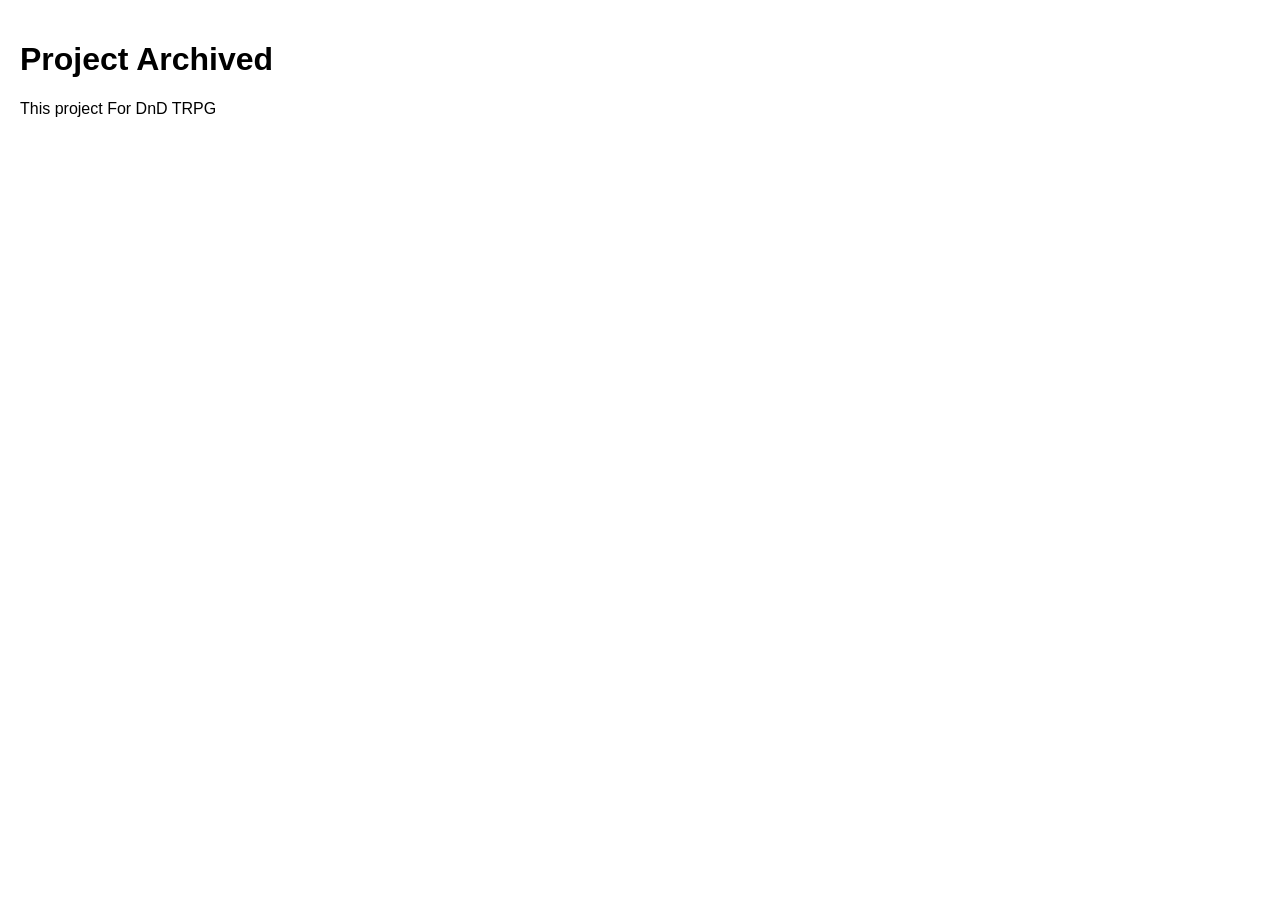
==== html/index.html @ a6e30296 "Index and css" ====
<!DOCTYPE html>
<html lang="en">

<head>
    <meta charset="UTF-8">
    <meta name="viewport" content="width=device-width, initial-scale=1.0">
    <title>Project Archived</title>
    <link rel="stylesheet" href="../css/styles.css">
</head>
<body>
    <h1>Project Archived</h1>
    <p>This project For DnD TRPG</p>
        
</body>
</html>
---- css/styles.css ----
body {
    font-family: Arial, sans-serif;
    background-color: #ffffff;
    margin: 0;
    padding: 20px;
}
h1 {
    color: #000000;
}
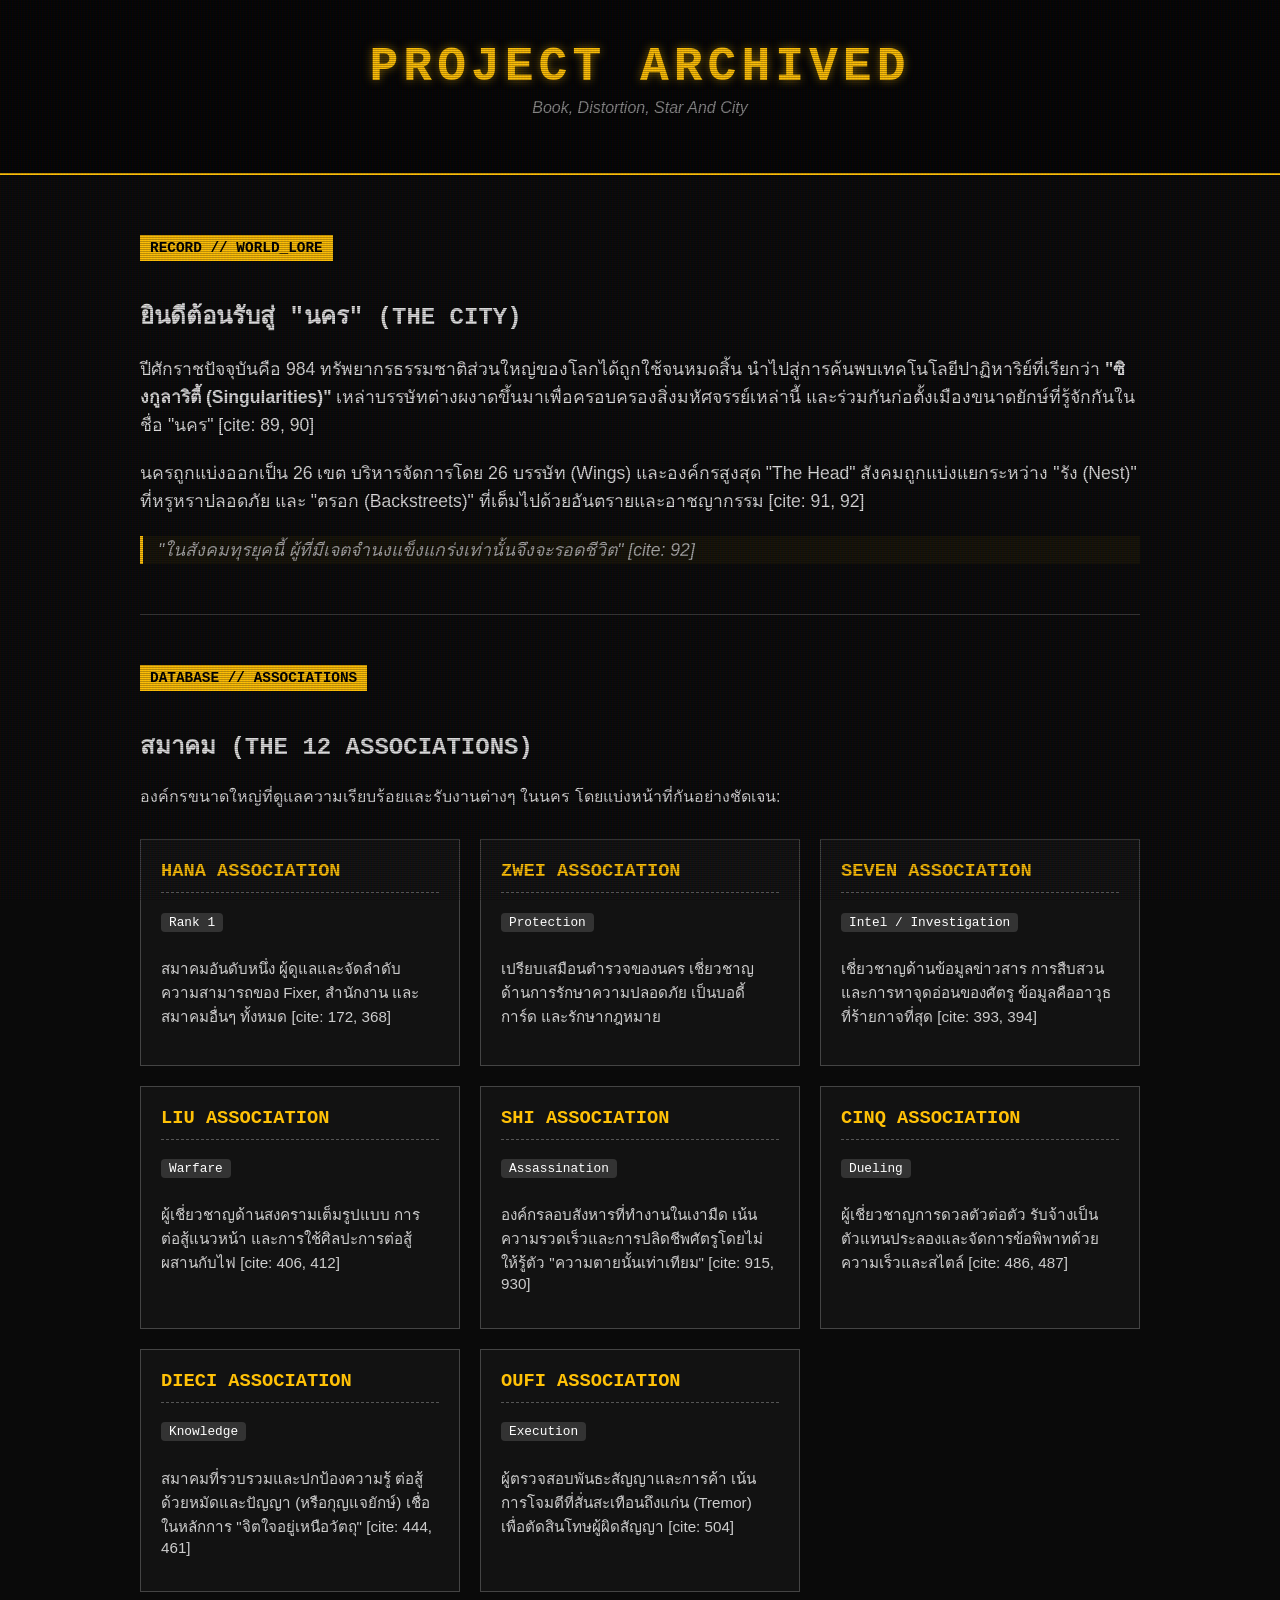
==== commit 98692ca1: "Lore And Data" ====
--- a/html/index.html
+++ b/html/index.html
@@ -1,15 +1,96 @@
 <!DOCTYPE html>
-<html lang="en">
+<html lang="th">
 
 <head>
     <meta charset="UTF-8">
     <meta name="viewport" content="width=device-width, initial-scale=1.0">
-    <title>Project Archived</title>
+    <title>Project Archived: Database</title>
     <link rel="stylesheet" href="../css/styles.css">
+    <link rel="icon" type="image/png" href="../pic/Project Archive.jpg">
 </head>
+
 <body>
-    <h1>Project Archived</h1>
-    <p>This project For DnD TRPG</p>
+    <header>
+        <h1>PROJECT ARCHIVED</h1>
+        <p class="subtitle">Book, Distortion, Star And City</p>
+    </header>
+
+    <div class="archive-container">
         
+        <section class="lore-section">
+            <div class="section-header">RECORD // WORLD_LORE</div>
+            <h2>ยินดีต้อนรับสู่ "นคร" (The City)</h2>
+            <p>
+                ปีศักราชปัจจุบันคือ 984 ทรัพยากรธรรมชาติส่วนใหญ่ของโลกได้ถูกใช้จนหมดสิ้น นำไปสู่การค้นพบเทคโนโลยีปาฏิหาริย์ที่เรียกว่า <strong>"ซิงกูลาริตี้ (Singularities)"</strong> 
+                เหล่าบรรษัทต่างผงาดขึ้นมาเพื่อครอบครองสิ่งมหัศจรรย์เหล่านี้ และร่วมกันก่อตั้งเมืองขนาดยักษ์ที่รู้จักกันในชื่อ "นคร" [cite: 89, 90]
+            </p>
+            <p>
+                นครถูกแบ่งออกเป็น 26 เขต บริหารจัดการโดย 26 บรรษัท (Wings) และองค์กรสูงสุด "The Head" 
+                สังคมถูกแบ่งแยกระหว่าง "รัง (Nest)" ที่หรูหราปลอดภัย และ "ตรอก (Backstreets)" ที่เต็มไปด้วยอันตรายและอาชญากรรม [cite: 91, 92]
+            </p>
+            <p class="flavor">"ในสังคมทุรยุคนี้ ผู้ที่มีเจตจำนงแข็งแกร่งเท่านั้นจึงจะรอดชีวิต" [cite: 92]</p>
+        </section>
+
+        <hr>
+
+        <section class="associations-section">
+            <div class="section-header">DATABASE // ASSOCIATIONS</div>
+            <h2>สมาคม (The 12 Associations)</h2>
+            <p>องค์กรขนาดใหญ่ที่ดูแลความเรียบร้อยและรับงานต่างๆ ในนคร โดยแบ่งหน้าที่กันอย่างชัดเจน:</p>
+
+            <div class="grid-container">
+                
+                <div class="data-card">
+                    <h3>Hana Association</h3>
+                    <span class="tag">Rank 1</span>
+                    <p>สมาคมอันดับหนึ่ง ผู้ดูแลและจัดลำดับความสามารถของ Fixer, สำนักงาน และสมาคมอื่นๆ ทั้งหมด [cite: 172, 368]</p>
+                </div>
+
+                <div class="data-card">
+                    <h3>Zwei Association</h3>
+                    <span class="tag">Protection</span>
+                    <p>เปรียบเสมือนตำรวจของนคร เชี่ยวชาญด้านการรักษาความปลอดภัย เป็นบอดี้การ์ด และรักษากฎหมาย </p>
+                </div>
+
+                <div class="data-card">
+                    <h3>Seven Association</h3>
+                    <span class="tag">Intel / Investigation</span>
+                    <p>เชี่ยวชาญด้านข้อมูลข่าวสาร การสืบสวน และการหาจุดอ่อนของศัตรู ข้อมูลคืออาวุธที่ร้ายกาจที่สุด [cite: 393, 394]</p>
+                </div>
+
+                <div class="data-card">
+                    <h3>Liu Association</h3>
+                    <span class="tag">Warfare</span>
+                    <p>ผู้เชี่ยวชาญด้านสงครามเต็มรูปแบบ การต่อสู้แนวหน้า และการใช้ศิลปะการต่อสู้ผสานกับไฟ [cite: 406, 412]</p>
+                </div>
+
+                <div class="data-card">
+                    <h3>Shi Association</h3>
+                    <span class="tag">Assassination</span>
+                    <p>องค์กรลอบสังหารที่ทำงานในเงามืด เน้นความรวดเร็วและการปลิดชีพศัตรูโดยไม่ให้รู้ตัว "ความตายนั้นเท่าเทียม" [cite: 915, 930]</p>
+                </div>
+
+                <div class="data-card">
+                    <h3>Cinq Association</h3>
+                    <span class="tag">Dueling</span>
+                    <p>ผู้เชี่ยวชาญการดวลตัวต่อตัว รับจ้างเป็นตัวแทนประลองและจัดการข้อพิพาทด้วยความเร็วและสไตล์ [cite: 486, 487]</p>
+                </div>
+
+                <div class="data-card">
+                    <h3>Dieci Association</h3>
+                    <span class="tag">Knowledge</span>
+                    <p>สมาคมที่รวบรวมและปกป้องความรู้ ต่อสู้ด้วยหมัดและปัญญา (หรือกุญแจยักษ์) เชื่อในหลักการ "จิตใจอยู่เหนือวัตถุ" [cite: 444, 461]</p>
+                </div>
+
+                 <div class="data-card">
+                    <h3>Oufi Association</h3>
+                    <span class="tag">Execution</span>
+                    <p>ผู้ตรวจสอบพันธะสัญญาและการค้า เน้นการโจมตีที่สั่นสะเทือนถึงแก่น (Tremor) เพื่อตัดสินโทษผู้ผิดสัญญา [cite: 504]</p>
+                </div>
+
+            </div>
+        </section>
+
+    </div>
 </body>
-</html>
+</html>
--- a/css/styles.css
+++ b/css/styles.css
@@ -1,9 +1,140 @@
+/* --- Global Styles --- */
 body {
-    font-family: Arial, sans-serif;
-    background-color: #ffffff;
+    background-color: #0a0a0a;
+    color: #e0e0e0;
+    font-family: 'Sarabun', sans-serif;
     margin: 0;
+    padding: 0;
+    overflow-x: hidden;
+}
+
+/* Scanline Effect (เก็บอันเดิมของคุณไว้เพราะเท่มาก) */
+body::after {
+    content: " ";
+    display: block;
+    position: fixed;
+    top: 0;
+    left: 0;
+    bottom: 0;
+    right: 0;
+    background: linear-gradient(rgba(18, 16, 16, 0) 50%, rgba(0, 0, 0, 0.25) 50%), linear-gradient(90deg, rgba(255, 0, 0, 0.06), rgba(0, 255, 0, 0.02), rgba(0, 0, 255, 0.06));
+    z-index: 2;
+    background-size: 100% 2px, 3px 100%;
+    pointer-events: none;
+}
+
+/* --- Typography --- */
+h1, h2, h3, .section-header {
+    font-family: 'Share Tech Mono', monospace;
+    text-transform: uppercase;
+}
+
+/* --- Header --- */
+header {
+    text-align: center;
+    padding: 40px 0;
+    border-bottom: 2px solid #ffc107; /* สีเหลือง Amber */
+    background: rgba(0,0,0,0.5);
+}
+
+header h1 {
+    color: #ffc107;
+    margin: 0;
+    font-size: 3em;
+    letter-spacing: 5px;
+    text-shadow: 0 0 10px rgba(255, 193, 7, 0.5);
+}
+
+.subtitle {
+    color: #888;
+    font-style: italic;
+    margin-top: 5px;
+}
+
+/* --- Main Container --- */
+.archive-container {
+    max-width: 1000px;
+    margin: 40px auto;
     padding: 20px;
+    position: relative;
+    z-index: 1;
 }
-h1 {
-    color: #000000;
+
+/* --- Lore Section --- */
+.lore-section p {
+    line-height: 1.6;
+    margin-bottom: 20px;
+    font-size: 1.1em;
+}
+
+.flavor {
+    font-style: italic;
+    color: #aaa;
+    border-left: 3px solid #ffc107;
+    padding-left: 15px;
+    background: rgba(255, 193, 7, 0.05);
+}
+
+.section-header {
+    background-color: #ffc107;
+    color: #000;
+    display: inline-block;
+    padding: 5px 10px;
+    font-size: 0.9em;
+    font-weight: bold;
+    margin-bottom: 15px;
+}
+
+/* --- Grid Layout for Associations --- */
+.grid-container {
+    display: grid;
+    grid-template-columns: repeat(auto-fit, minmax(280px, 1fr)); /* จัดเรียงอัตโนมัติ */
+    gap: 20px;
+    margin-top: 30px;
+}
+
+/* --- Data Cards (กล่องข้อมูลสมาคม) --- */
+.data-card {
+    border: 1px solid #444;
+    background-color: rgba(20, 20, 20, 0.8);
+    padding: 20px;
+    transition: all 0.3s ease;
+    position: relative;
+    overflow: hidden;
+}
+
+/* เอฟเฟกต์ตอนเอาเมาส์ชี้ */
+.data-card:hover {
+    border-color: #ffc107;
+    transform: translateY(-5px);
+    box-shadow: 0 5px 15px rgba(255, 193, 7, 0.2);
+}
+
+.data-card h3 {
+    color: #ffc107;
+    margin-top: 0;
+    border-bottom: 1px dashed #555;
+    padding-bottom: 10px;
+}
+
+.tag {
+    display: inline-block;
+    background-color: #333;
+    color: #fff;
+    font-size: 0.8em;
+    padding: 2px 8px;
+    border-radius: 4px;
+    margin-bottom: 10px;
+    font-family: 'Share Tech Mono', monospace;
+}
+
+.data-card p {
+    font-size: 0.95em;
+    color: #ccc;
+}
+
+hr {
+    border: 0;
+    border-top: 1px solid #333;
+    margin: 50px 0;
 }
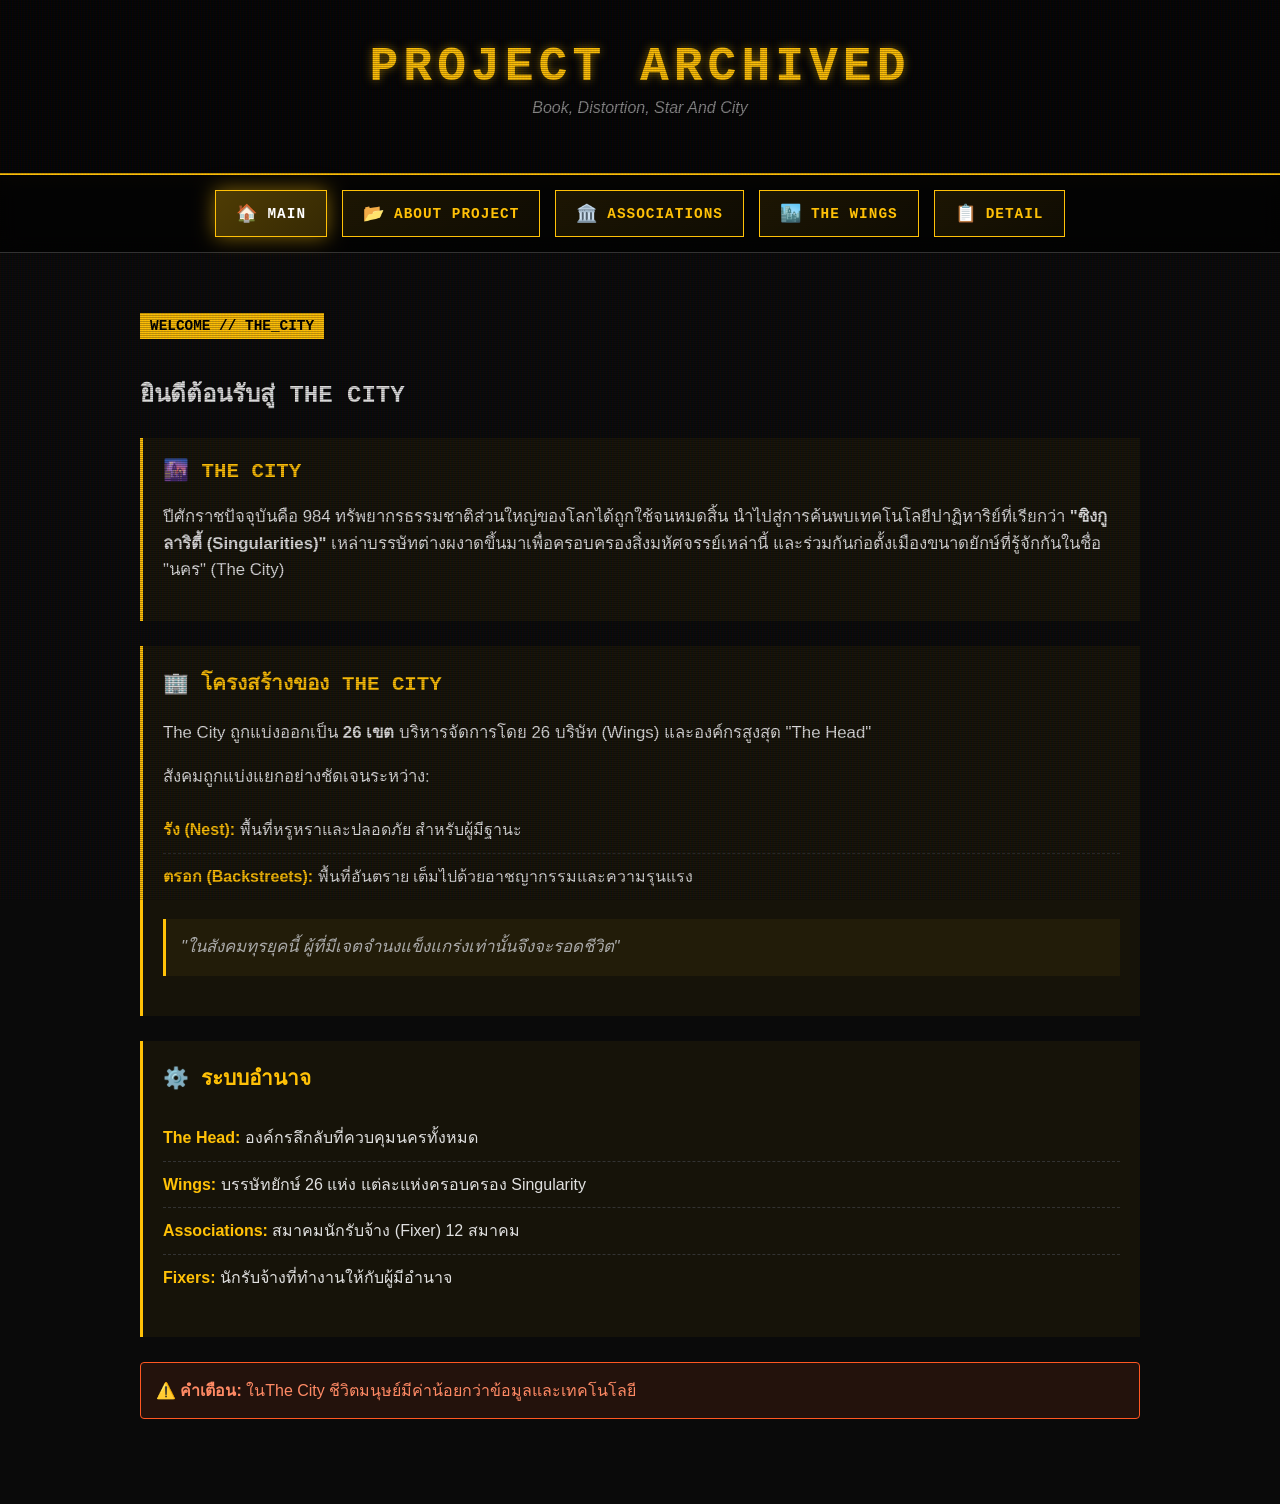
==== commit 9a56f9f7: "feat: Add initial HTML pages and comprehensive CSS styling for the archive." ====
--- a/html/index.html
+++ b/html/index.html
@@ -15,82 +15,80 @@
         <p class="subtitle">Book, Distortion, Star And City</p>
     </header>
 
+    <nav class="menu-nav">
+        <div class="menu-container">
+            <a href="index.html" class="menu-btn active">
+                <span class="btn-icon">🏠</span>
+                <span class="btn-text">Main</span>
+            </a>
+            <a href="about.html" class="menu-btn">
+                <span class="btn-icon">📂</span>
+                <span class="btn-text">About Project</span>
+            </a>
+            <a href="associations.html" class="menu-btn">
+                <span class="btn-icon">🏛️</span>
+                <span class="btn-text">Associations</span>
+            </a>
+            <a href="the-wing.html" class="menu-btn">
+                <span class="btn-icon">🏙️</span>
+                <span class="btn-text">The Wings</span>
+            </a>
+            <a href="detail.html" class="menu-btn">
+                <span class="btn-icon">📋</span>
+                <span class="btn-text">Detail</span>
+            </a>
+        </div>
+    </nav>
+
     <div class="archive-container">
-        
-        <section class="lore-section">
-            <div class="section-header">RECORD // WORLD_LORE</div>
-            <h2>ยินดีต้อนรับสู่ "นคร" (The City)</h2>
-            <p>
-                ปีศักราชปัจจุบันคือ 984 ทรัพยากรธรรมชาติส่วนใหญ่ของโลกได้ถูกใช้จนหมดสิ้น นำไปสู่การค้นพบเทคโนโลยีปาฏิหาริย์ที่เรียกว่า <strong>"ซิงกูลาริตี้ (Singularities)"</strong> 
-                เหล่าบรรษัทต่างผงาดขึ้นมาเพื่อครอบครองสิ่งมหัศจรรย์เหล่านี้ และร่วมกันก่อตั้งเมืองขนาดยักษ์ที่รู้จักกันในชื่อ "นคร" [cite: 89, 90]
-            </p>
-            <p>
-                นครถูกแบ่งออกเป็น 26 เขต บริหารจัดการโดย 26 บรรษัท (Wings) และองค์กรสูงสุด "The Head" 
-                สังคมถูกแบ่งแยกระหว่าง "รัง (Nest)" ที่หรูหราปลอดภัย และ "ตรอก (Backstreets)" ที่เต็มไปด้วยอันตรายและอาชญากรรม [cite: 91, 92]
-            </p>
-            <p class="flavor">"ในสังคมทุรยุคนี้ ผู้ที่มีเจตจำนงแข็งแกร่งเท่านั้นจึงจะรอดชีวิต" [cite: 92]</p>
-        </section>
 
-        <hr>
+        <!-- Main Section (หน้าแรก - ยินดีต้อนรับสู่นคร) -->
+        <section id="main" class="content-section active">
+            <div class="section-header">WELCOME // THE_CITY</div>
+            <h2>ยินดีต้อนรับสู่ The City</h2>
 
-        <section class="associations-section">
-            <div class="section-header">DATABASE // ASSOCIATIONS</div>
-            <h2>สมาคม (The 12 Associations)</h2>
-            <p>องค์กรขนาดใหญ่ที่ดูแลความเรียบร้อยและรับงานต่างๆ ในนคร โดยแบ่งหน้าที่กันอย่างชัดเจน:</p>
+            <div class="intro-box">
+                <h3>🌆 The City</h3>
+                <p>
+                    ปีศักราชปัจจุบันคือ 984 ทรัพยากรธรรมชาติส่วนใหญ่ของโลกได้ถูกใช้จนหมดสิ้น
+                    นำไปสู่การค้นพบเทคโนโลยีปาฏิหาริย์ที่เรียกว่า <strong>"ซิงกูลาริตี้ (Singularities)"</strong>
+                    เหล่าบรรษัทต่างผงาดขึ้นมาเพื่อครอบครองสิ่งมหัศจรรย์เหล่านี้
+                    และร่วมกันก่อตั้งเมืองขนาดยักษ์ที่รู้จักกันในชื่อ "นคร" (The City)
+                </p>
+            </div>
 
-            <div class="grid-container">
-                
-                <div class="data-card">
-                    <h3>Hana Association</h3>
-                    <span class="tag">Rank 1</span>
-                    <p>สมาคมอันดับหนึ่ง ผู้ดูแลและจัดลำดับความสามารถของ Fixer, สำนักงาน และสมาคมอื่นๆ ทั้งหมด [cite: 172, 368]</p>
-                </div>
+            <div class="intro-box">
+                <h3>🏢 โครงสร้างของ The City</h3>
+                <p>
+                    The City ถูกแบ่งออกเป็น <strong>26 เขต</strong> บริหารจัดการโดย 26 บริษัท (Wings) และองค์กรสูงสุด
+                    "The Head"
+                </p>
+                <p>
+                    สังคมถูกแบ่งแยกอย่างชัดเจนระหว่าง:
+                </p>
+                <ul class="feature-list">
+                    <li><strong>รัง (Nest):</strong> พื้นที่หรูหราและปลอดภัย สำหรับผู้มีฐานะ</li>
+                    <li><strong>ตรอก (Backstreets):</strong> พื้นที่อันตราย เต็มไปด้วยอาชญากรรมและความรุนแรง</li>
+                </ul>
+                <p class="flavor">"ในสังคมทุรยุคนี้ ผู้ที่มีเจตจำนงแข็งแกร่งเท่านั้นจึงจะรอดชีวิต"</p>
+            </div>
 
-                <div class="data-card">
-                    <h3>Zwei Association</h3>
-                    <span class="tag">Protection</span>
-                    <p>เปรียบเสมือนตำรวจของนคร เชี่ยวชาญด้านการรักษาความปลอดภัย เป็นบอดี้การ์ด และรักษากฎหมาย </p>
-                </div>
+            <div class="intro-box">
+                <h3>⚙️ ระบบอำนาจ</h3>
+                <ul class="feature-list">
+                    <li><strong>The Head:</strong> องค์กรลึกลับที่ควบคุมนครทั้งหมด</li>
+                    <li><strong>Wings:</strong> บรรษัทยักษ์ 26 แห่ง แต่ละแห่งครอบครอง Singularity</li>
+                    <li><strong>Associations:</strong> สมาคมนักรับจ้าง (Fixer) 12 สมาคม</li>
+                    <li><strong>Fixers:</strong> นักรับจ้างที่ทำงานให้กับผู้มีอำนาจ</li>
+                </ul>
+            </div>
 
-                <div class="data-card">
-                    <h3>Seven Association</h3>
-                    <span class="tag">Intel / Investigation</span>
-                    <p>เชี่ยวชาญด้านข้อมูลข่าวสาร การสืบสวน และการหาจุดอ่อนของศัตรู ข้อมูลคืออาวุธที่ร้ายกาจที่สุด [cite: 393, 394]</p>
-                </div>
-
-                <div class="data-card">
-                    <h3>Liu Association</h3>
-                    <span class="tag">Warfare</span>
-                    <p>ผู้เชี่ยวชาญด้านสงครามเต็มรูปแบบ การต่อสู้แนวหน้า และการใช้ศิลปะการต่อสู้ผสานกับไฟ [cite: 406, 412]</p>
-                </div>
-
-                <div class="data-card">
-                    <h3>Shi Association</h3>
-                    <span class="tag">Assassination</span>
-                    <p>องค์กรลอบสังหารที่ทำงานในเงามืด เน้นความรวดเร็วและการปลิดชีพศัตรูโดยไม่ให้รู้ตัว "ความตายนั้นเท่าเทียม" [cite: 915, 930]</p>
-                </div>
-
-                <div class="data-card">
-                    <h3>Cinq Association</h3>
-                    <span class="tag">Dueling</span>
-                    <p>ผู้เชี่ยวชาญการดวลตัวต่อตัว รับจ้างเป็นตัวแทนประลองและจัดการข้อพิพาทด้วยความเร็วและสไตล์ [cite: 486, 487]</p>
-                </div>
-
-                <div class="data-card">
-                    <h3>Dieci Association</h3>
-                    <span class="tag">Knowledge</span>
-                    <p>สมาคมที่รวบรวมและปกป้องความรู้ ต่อสู้ด้วยหมัดและปัญญา (หรือกุญแจยักษ์) เชื่อในหลักการ "จิตใจอยู่เหนือวัตถุ" [cite: 444, 461]</p>
-                </div>
-
-                 <div class="data-card">
-                    <h3>Oufi Association</h3>
-                    <span class="tag">Execution</span>
-                    <p>ผู้ตรวจสอบพันธะสัญญาและการค้า เน้นการโจมตีที่สั่นสะเทือนถึงแก่น (Tremor) เพื่อตัดสินโทษผู้ผิดสัญญา [cite: 504]</p>
-                </div>
-
+            <div class="warning-box">
+                <p>⚠️ <strong>คำเตือน:</strong> ในThe City ชีวิตมนุษย์มีค่าน้อยกว่าข้อมูลและเทคโนโลยี</p>
             </div>
         </section>
 
     </div>
 </body>
+
 </html>
--- a/css/styles.css
+++ b/css/styles.css
@@ -8,7 +8,7 @@
     overflow-x: hidden;
 }
 
-/* Scanline Effect (เก็บอันเดิมของคุณไว้เพราะเท่มาก) */
+/* Scanline Effect */
 body::after {
     content: " ";
     display: block;
@@ -24,7 +24,10 @@
 }
 
 /* --- Typography --- */
-h1, h2, h3, .section-header {
+h1,
+h2,
+h3,
+.section-header {
     font-family: 'Share Tech Mono', monospace;
     text-transform: uppercase;
 }
@@ -33,8 +36,8 @@
 header {
     text-align: center;
     padding: 40px 0;
-    border-bottom: 2px solid #ffc107; /* สีเหลือง Amber */
-    background: rgba(0,0,0,0.5);
+    border-bottom: 2px solid #ffc107;
+    background: rgba(0, 0, 0, 0.5);
 }
 
 header h1 {
@@ -49,6 +52,148 @@
     color: #888;
     font-style: italic;
     margin-top: 5px;
+}
+
+/* --- Navigation Menu --- */
+.menu-nav {
+    background: rgba(0, 0, 0, 0.7);
+    border-bottom: 1px solid #333;
+    padding: 15px 0;
+    position: sticky;
+    top: 0;
+    z-index: 10;
+    backdrop-filter: blur(10px);
+}
+
+.menu-container {
+    max-width: 1200px;
+    margin: 0 auto;
+    display: flex;
+    justify-content: center;
+    gap: 15px;
+    flex-wrap: wrap;
+    padding: 0 20px;
+}
+
+.menu-btn {
+    background: linear-gradient(135deg, rgba(255, 193, 7, 0.1), rgba(255, 193, 7, 0.05));
+    border: 1px solid #ffc107;
+    color: #ffc107;
+    padding: 12px 20px;
+    font-family: 'Share Tech Mono', monospace;
+    font-size: 0.9em;
+    cursor: pointer;
+    transition: all 0.3s ease;
+    display: flex;
+    align-items: center;
+    gap: 8px;
+    text-transform: uppercase;
+    letter-spacing: 1px;
+    position: relative;
+    overflow: hidden;
+    text-decoration: none;
+}
+
+.menu-btn::before {
+    content: '';
+    position: absolute;
+    top: 0;
+    left: -100%;
+    width: 100%;
+    height: 100%;
+    background: linear-gradient(90deg, transparent, rgba(255, 193, 7, 0.3), transparent);
+    transition: left 0.5s ease;
+}
+
+.menu-btn:hover::before {
+    left: 100%;
+}
+
+.menu-btn:hover {
+    background: linear-gradient(135deg, rgba(255, 193, 7, 0.2), rgba(255, 193, 7, 0.1));
+    border-color: #ffd54f;
+    color: #ffd54f;
+    transform: translateY(-2px);
+    box-shadow: 0 5px 15px rgba(255, 193, 7, 0.3);
+}
+
+.menu-btn.active {
+    background: linear-gradient(135deg, rgba(255, 193, 7, 0.3), rgba(255, 193, 7, 0.2));
+    border-color: #ffc107;
+    color: #fff;
+    box-shadow: 0 0 20px rgba(255, 193, 7, 0.5);
+}
+
+.menu-btn:active {
+    transform: translateY(0);
+    box-shadow: 0 2px 5px rgba(255, 193, 7, 0.2);
+}
+
+.btn-icon {
+    font-size: 1.2em;
+}
+
+.btn-text {
+    font-weight: bold;
+}
+
+/* Animation for buttons on load */
+@keyframes slideIn {
+    from {
+        opacity: 0;
+        transform: translateY(-20px);
+    }
+
+    to {
+        opacity: 1;
+        transform: translateY(0);
+    }
+}
+
+.menu-btn {
+    animation: slideIn 0.5s ease forwards;
+}
+
+.menu-btn:nth-child(1) {
+    animation-delay: 0.1s;
+}
+
+.menu-btn:nth-child(2) {
+    animation-delay: 0.2s;
+}
+
+.menu-btn:nth-child(3) {
+    animation-delay: 0.3s;
+}
+
+.menu-btn:nth-child(4) {
+    animation-delay: 0.4s;
+}
+
+.menu-btn:nth-child(5) {
+    animation-delay: 0.5s;
+}
+
+/* --- Content Section Management --- */
+.content-section {
+    display: none;
+    animation: fadeIn 0.5s ease;
+}
+
+.content-section.active {
+    display: block;
+}
+
+@keyframes fadeIn {
+    from {
+        opacity: 0;
+        transform: translateY(20px);
+    }
+
+    to {
+        opacity: 1;
+        transform: translateY(0);
+    }
 }
 
 /* --- Main Container --- */
@@ -60,6 +205,57 @@
     z-index: 1;
 }
 
+/* --- Main Section Styles --- */
+.intro-box {
+    background: rgba(255, 193, 7, 0.05);
+    border-left: 3px solid #ffc107;
+    padding: 20px;
+    margin: 25px 0;
+}
+
+.intro-box h3 {
+    color: #ffc107;
+    margin-top: 0;
+    font-size: 1.3em;
+}
+
+.intro-box p {
+    line-height: 1.6;
+    font-size: 1.05em;
+}
+
+.feature-list {
+    list-style: none;
+    padding-left: 0;
+}
+
+.feature-list li {
+    padding: 10px 0;
+    border-bottom: 1px dashed #333;
+    line-height: 1.6;
+}
+
+.feature-list li:last-child {
+    border-bottom: none;
+}
+
+.feature-list strong {
+    color: #ffc107;
+}
+
+.warning-box {
+    background: rgba(255, 87, 34, 0.1);
+    border: 1px solid #ff5722;
+    padding: 15px;
+    margin: 25px 0;
+    border-radius: 4px;
+}
+
+.warning-box p {
+    margin: 0;
+    color: #ff8a65;
+}
+
 /* --- Lore Section --- */
 .lore-section p {
     line-height: 1.6;
@@ -73,6 +269,8 @@
     border-left: 3px solid #ffc107;
     padding-left: 15px;
     background: rgba(255, 193, 7, 0.05);
+    padding: 15px;
+    margin: 20px 0;
 }
 
 .section-header {
@@ -88,12 +286,12 @@
 /* --- Grid Layout for Associations --- */
 .grid-container {
     display: grid;
-    grid-template-columns: repeat(auto-fit, minmax(280px, 1fr)); /* จัดเรียงอัตโนมัติ */
+    grid-template-columns: repeat(auto-fit, minmax(280px, 1fr));
     gap: 20px;
     margin-top: 30px;
 }
 
-/* --- Data Cards (กล่องข้อมูลสมาคม) --- */
+/* --- Data Cards --- */
 .data-card {
     border: 1px solid #444;
     background-color: rgba(20, 20, 20, 0.8);
@@ -103,7 +301,6 @@
     overflow: hidden;
 }
 
-/* เอฟเฟกต์ตอนเอาเมาส์ชี้ */
 .data-card:hover {
     border-color: #ffc107;
     transform: translateY(-5px);
@@ -137,4 +334,148 @@
     border: 0;
     border-top: 1px solid #333;
     margin: 50px 0;
+}
+
+/* --- Wing Section Styles --- */
+.section-title {
+    color: #ffc107;
+    font-size: 1.5em;
+    margin: 40px 0 10px 0;
+    border-bottom: 2px solid #ffc107;
+    padding-bottom: 10px;
+}
+
+.section-desc {
+    color: #aaa;
+    font-size: 0.95em;
+    margin-bottom: 30px;
+    font-style: italic;
+}
+
+.wing-grid {
+    display: grid;
+    grid-template-columns: repeat(auto-fill, minmax(320px, 1fr));
+    gap: 20px;
+    margin: 30px 0;
+}
+
+.wing-card {
+    border: 1px solid #444;
+    background: rgba(20, 20, 20, 0.8);
+    transition: all 0.3s ease;
+    overflow: hidden;
+}
+
+.wing-card.former {
+    border-color: #666;
+    opacity: 0.8;
+}
+
+.wing-card:hover {
+    border-color: #ffc107;
+    box-shadow: 0 0 15px rgba(255, 193, 7, 0.2);
+}
+
+.wing-header {
+    padding: 20px;
+    cursor: pointer;
+    display: flex;
+    align-items: center;
+    justify-content: space-between;
+    background: rgba(255, 193, 7, 0.05);
+    position: relative;
+    user-select: none;
+}
+
+.wing-header:hover {
+    background: rgba(255, 193, 7, 0.1);
+}
+
+.wing-header h3 {
+    color: #ffc107;
+    margin: 0;
+    font-size: 1.3em;
+    flex: 1;
+}
+
+.wing-letter {
+    font-size: 2.5em;
+    font-weight: bold;
+    color: rgba(255, 193, 7, 0.3);
+    font-family: 'Share Tech Mono', monospace;
+    position: absolute;
+    right: 60px;
+    top: 50%;
+    transform: translateY(-50%);
+    pointer-events: none;
+}
+
+.expand-icon {
+    color: #ffc107;
+    font-size: 1.2em;
+    transition: transform 0.3s ease;
+    min-width: 30px;
+    text-align: center;
+}
+
+.wing-content {
+    max-height: 0;
+    overflow: hidden;
+    transition: max-height 0.4s ease, padding 0.4s ease;
+    padding: 0 20px;
+    background: rgba(10, 10, 10, 0.5);
+}
+
+.wing-card.active .wing-content {
+    max-height: 500px;
+    padding: 20px;
+}
+
+.wing-content p {
+    margin: 10px 0;
+    color: #ccc;
+    line-height: 1.6;
+}
+
+.wing-content p strong {
+    color: #ffc107;
+    font-family: 'Share Tech Mono', monospace;
+}
+
+.wing-desc {
+    margin-top: 15px;
+    padding-top: 15px;
+    border-top: 1px dashed #444;
+    color: #aaa !important;
+    font-style: italic;
+}
+
+/* Former Wing specific styles */
+.wing-card.former .wing-header {
+    background: rgba(100, 100, 100, 0.1);
+}
+
+.wing-card.former .wing-header h3 {
+    color: #888;
+}
+
+.wing-card.former .wing-letter {
+    color: rgba(136, 136, 136, 0.3);
+}
+
+/* Animation for wing cards */
+@keyframes slideDown {
+    from {
+        opacity: 0;
+        transform: translateY(-10px);
+    }
+
+    to {
+        opacity: 1;
+        transform: translateY(0);
+    }
+}
+
+.wing-card {
+    animation: slideDown 0.3s ease;
 }
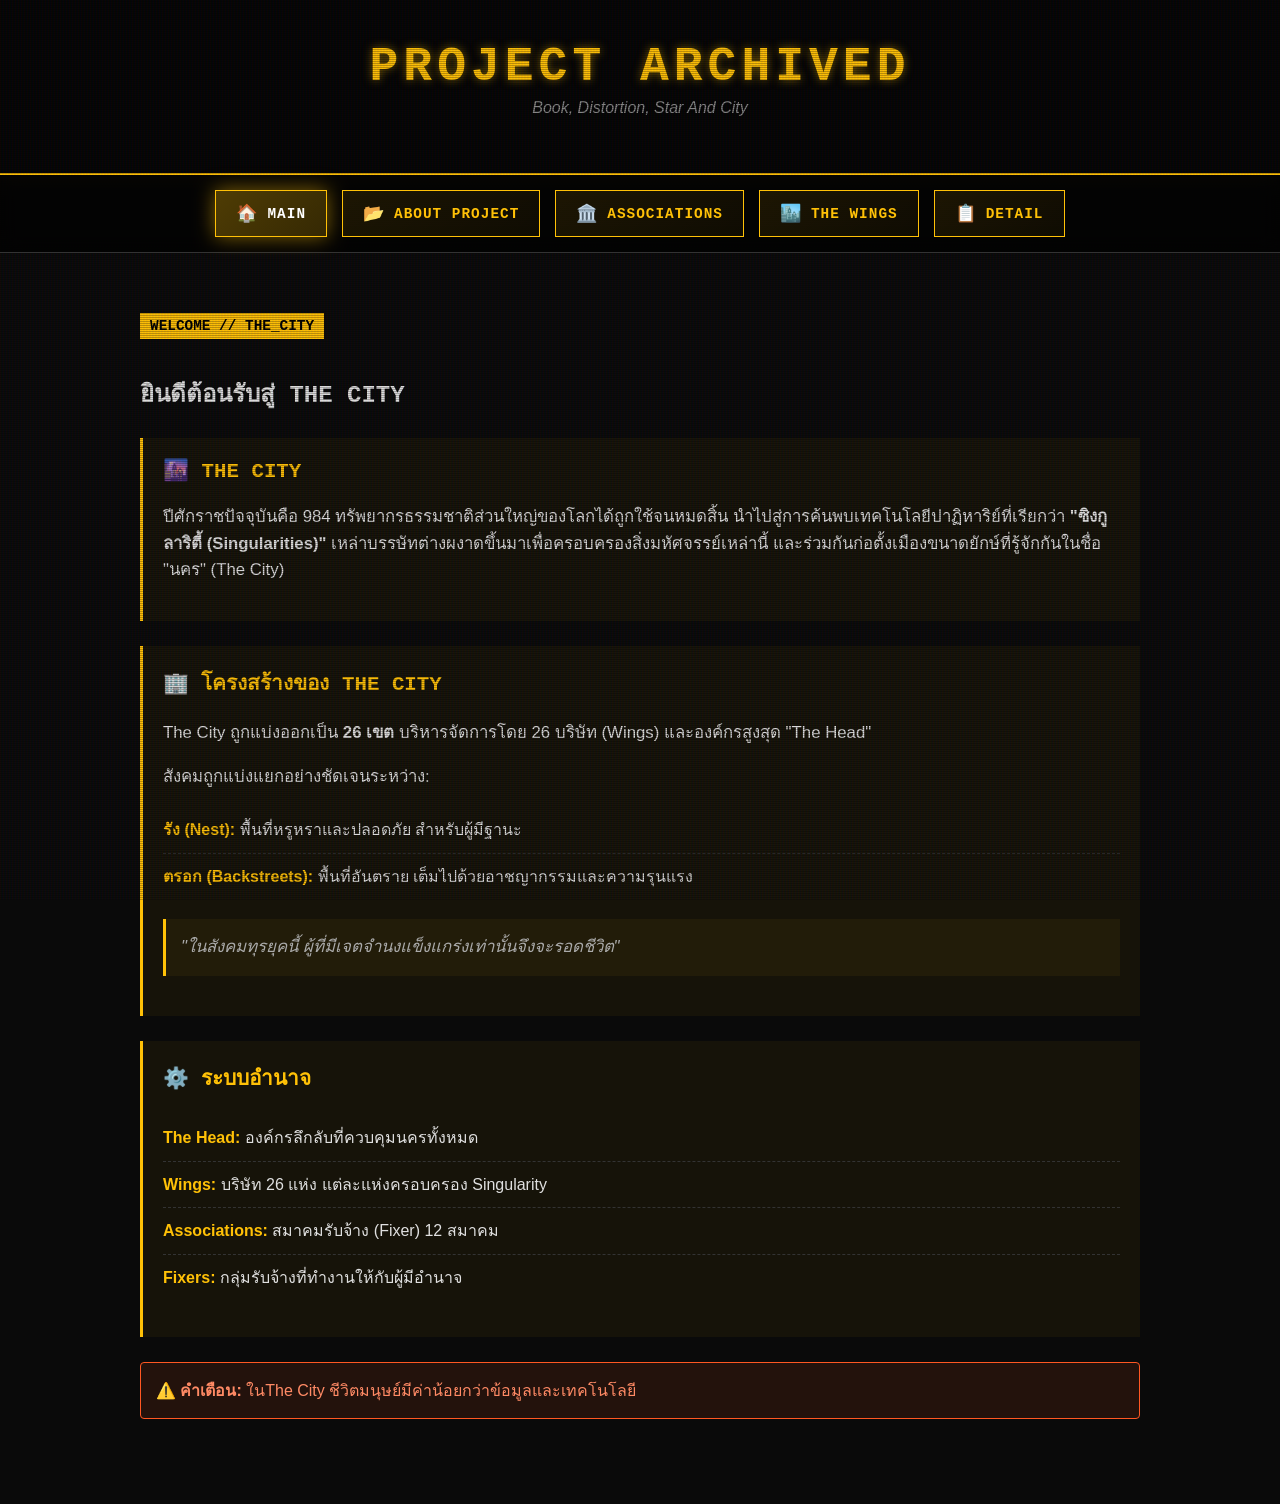
==== commit 15569f5a: "Add Detail A-U Corp" ====
--- a/html/index.html
+++ b/html/index.html
@@ -42,7 +42,7 @@
 
     <div class="archive-container">
 
-        <!-- Main Section (หน้าแรก - ยินดีต้อนรับสู่นคร) -->
+        <!-- Main Section -->
         <section id="main" class="content-section active">
             <div class="section-header">WELCOME // THE_CITY</div>
             <h2>ยินดีต้อนรับสู่ The City</h2>
@@ -63,9 +63,7 @@
                     The City ถูกแบ่งออกเป็น <strong>26 เขต</strong> บริหารจัดการโดย 26 บริษัท (Wings) และองค์กรสูงสุด
                     "The Head"
                 </p>
-                <p>
-                    สังคมถูกแบ่งแยกอย่างชัดเจนระหว่าง:
-                </p>
+                <p>สังคมถูกแบ่งแยกอย่างชัดเจนระหว่าง:</p>
                 <ul class="feature-list">
                     <li><strong>รัง (Nest):</strong> พื้นที่หรูหราและปลอดภัย สำหรับผู้มีฐานะ</li>
                     <li><strong>ตรอก (Backstreets):</strong> พื้นที่อันตราย เต็มไปด้วยอาชญากรรมและความรุนแรง</li>
@@ -77,9 +75,9 @@
                 <h3>⚙️ ระบบอำนาจ</h3>
                 <ul class="feature-list">
                     <li><strong>The Head:</strong> องค์กรลึกลับที่ควบคุมนครทั้งหมด</li>
-                    <li><strong>Wings:</strong> บรรษัทยักษ์ 26 แห่ง แต่ละแห่งครอบครอง Singularity</li>
-                    <li><strong>Associations:</strong> สมาคมนักรับจ้าง (Fixer) 12 สมาคม</li>
-                    <li><strong>Fixers:</strong> นักรับจ้างที่ทำงานให้กับผู้มีอำนาจ</li>
+                    <li><strong>Wings:</strong> บริษัท 26 แห่ง แต่ละแห่งครอบครอง Singularity</li>
+                    <li><strong>Associations:</strong> สมาคมรับจ้าง (Fixer) 12 สมาคม</li>
+                    <li><strong>Fixers:</strong> กลุ่มรับจ้างที่ทำงานให้กับผู้มีอำนาจ</li>
                 </ul>
             </div>
 
@@ -89,6 +87,180 @@
         </section>
 
     </div>
+
+    <!-- Secret DM Access Portal -->
+    <div id="dm-portal" class="dm-portal hidden">
+        <div class="portal-content">
+            <div class="portal-icon">👁️</div>
+            <div class="portal-text">ACCESS GRANTED</div>
+            <div class="portal-subtext">Entering DM Panel...</div>
+        </div>
+    </div>
+
+    <script>
+        // Secret Code: พิมพ์ "COGITO" เพื่อเข้า DM Panel
+        let secretCode = '';
+        const secretPassword = 'COGITO';
+        let codeTimer = null;
+
+        document.addEventListener('keydown', (e) => {
+            // ข้าม modifier keys และ special keys
+            if (e.ctrlKey || e.altKey || e.metaKey || e.key.length > 1) {
+                return;
+            }
+
+            secretCode += e.key.toUpperCase();
+            console.log('Code:', secretCode);
+
+            if (codeTimer) clearTimeout(codeTimer);
+
+            codeTimer = setTimeout(() => {
+                secretCode = '';
+            }, 2000);
+
+            if (secretCode.includes(secretPassword)) {
+                console.log('✅ Access Granted!');
+                activateDMPortal();
+                secretCode = '';
+            }
+
+            if (secretCode.length > secretPassword.length + 5) {
+                secretCode = secretCode.slice(-secretPassword.length);
+            }
+        });
+
+        function activateDMPortal() {
+            const portal = document.getElementById('dm-portal');
+            portal.classList.remove('hidden');
+            portal.classList.add('active');
+
+            setTimeout(() => {
+                window.location.href = 'dm-login.html';
+            }, 2000);
+        }
+    </script>
+
+    <style>
+        .dm-portal {
+            position: fixed;
+            top: 0;
+            left: 0;
+            width: 100%;
+            height: 100%;
+            background: rgba(0, 0, 0, 0.95);
+            display: flex;
+            justify-content: center;
+            align-items: center;
+            z-index: 9999;
+            opacity: 0;
+            pointer-events: none;
+            transition: opacity 0.5s ease;
+        }
+
+        .dm-portal.hidden {
+            display: none;
+        }
+
+        .dm-portal.active {
+            opacity: 1;
+            pointer-events: all;
+            animation: portalPulse 2s ease;
+        }
+
+        .portal-content {
+            text-align: center;
+            animation: portalReveal 1.5s ease;
+        }
+
+        .portal-icon {
+            font-size: 6em;
+            margin-bottom: 20px;
+            animation: eyeBlink 1s infinite alternate;
+            filter: drop-shadow(0 0 20px #ffc107);
+        }
+
+        .portal-text {
+            font-family: 'Share Tech Mono', monospace;
+            font-size: 2.5em;
+            color: #ffc107;
+            text-transform: uppercase;
+            letter-spacing: 5px;
+            margin-bottom: 10px;
+            text-shadow: 0 0 20px rgba(255, 193, 7, 0.8);
+            animation: textGlow 1s ease infinite;
+        }
+
+        .portal-subtext {
+            font-family: 'Share Tech Mono', monospace;
+            font-size: 1.2em;
+            color: #888;
+            animation: fadeInOut 1.5s ease infinite;
+        }
+
+        @keyframes portalPulse {
+            0% {
+                background: rgba(0, 0, 0, 0.95);
+            }
+
+            50% {
+                background: rgba(255, 193, 7, 0.1);
+            }
+
+            100% {
+                background: rgba(0, 0, 0, 0.95);
+            }
+        }
+
+        @keyframes portalReveal {
+            0% {
+                transform: scale(0) rotate(0deg);
+                opacity: 0;
+            }
+
+            50% {
+                transform: scale(1.2) rotate(180deg);
+            }
+
+            100% {
+                transform: scale(1) rotate(360deg);
+                opacity: 1;
+            }
+        }
+
+        @keyframes eyeBlink {
+            0% {
+                transform: scaleY(1);
+            }
+
+            100% {
+                transform: scaleY(0.1);
+            }
+        }
+
+        @keyframes textGlow {
+
+            0%,
+            100% {
+                text-shadow: 0 0 20px rgba(255, 193, 7, 0.8);
+            }
+
+            50% {
+                text-shadow: 0 0 40px rgba(255, 193, 7, 1), 0 0 60px rgba(255, 193, 7, 0.6);
+            }
+        }
+
+        @keyframes fadeInOut {
+
+            0%,
+            100% {
+                opacity: 0.5;
+            }
+
+            50% {
+                opacity: 1;
+            }
+        }
+    </style>
 </body>
 
 </html>
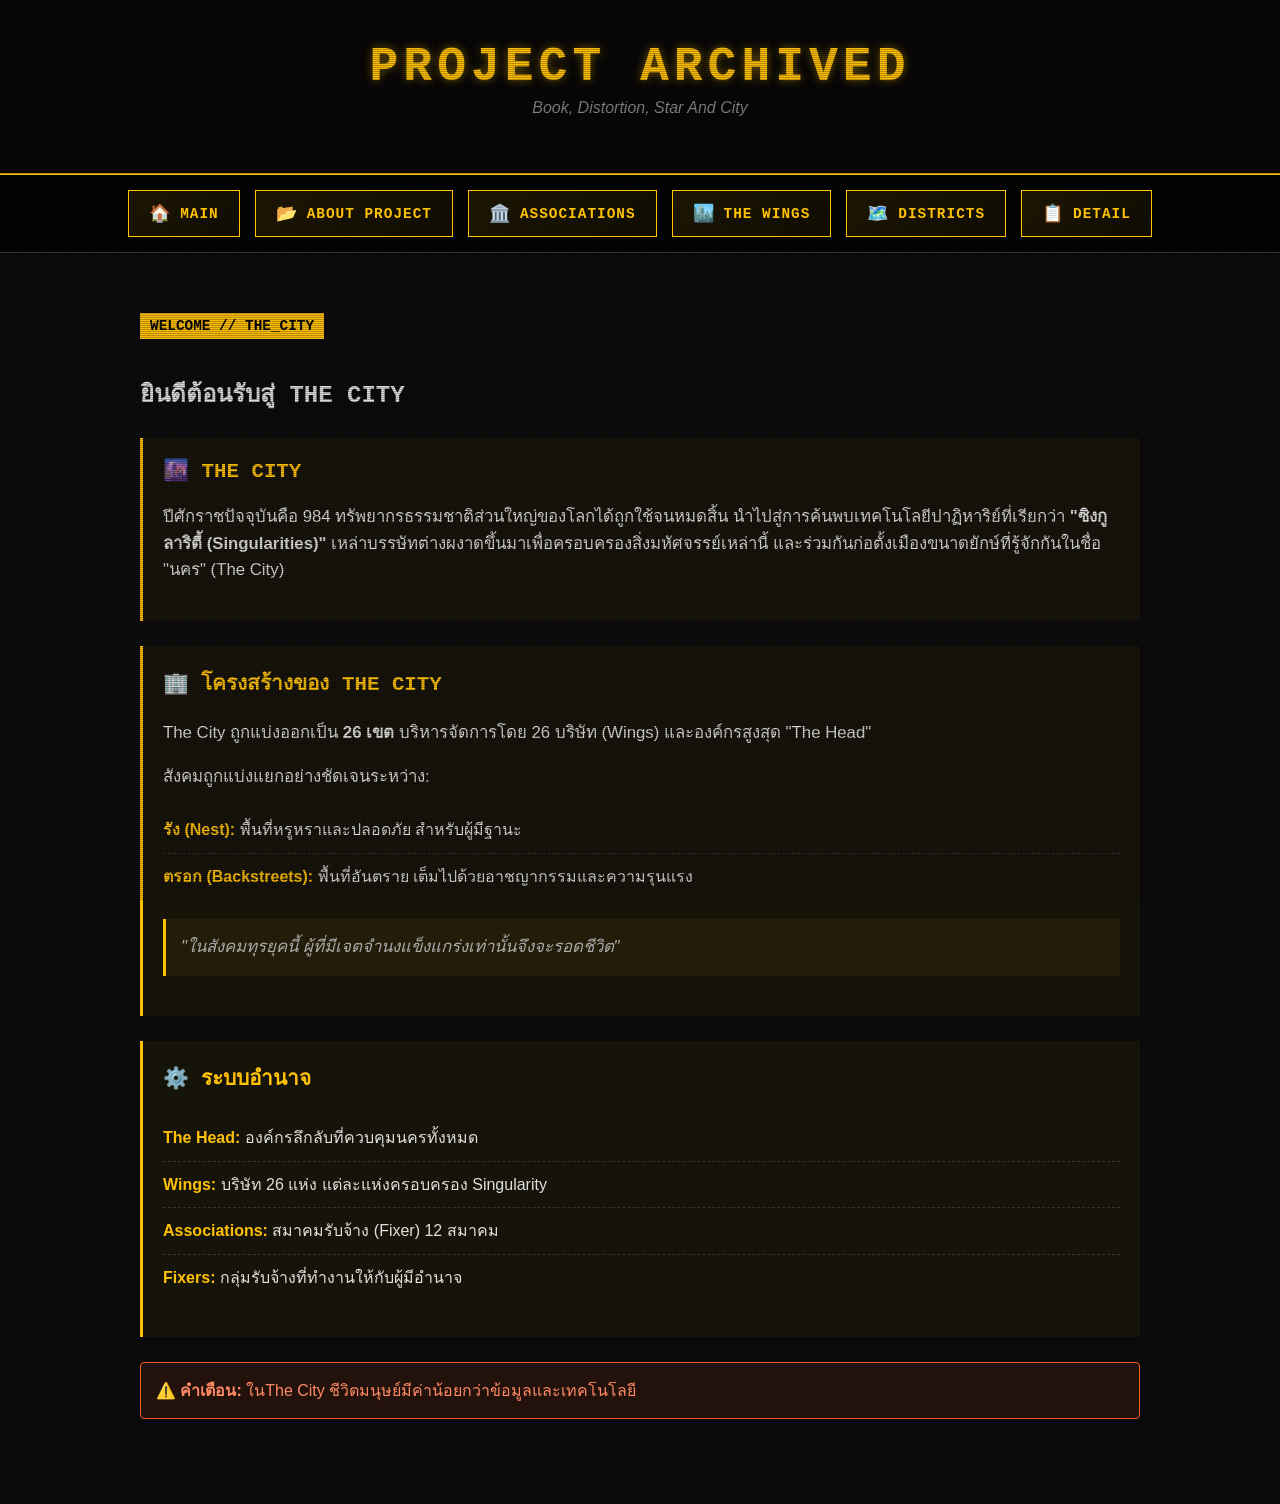
==== commit 24a16b8a: "Add Districts,Associations Add Other Office" ====
--- a/html/index.html
+++ b/html/index.html
@@ -17,7 +17,7 @@
 
     <nav class="menu-nav">
         <div class="menu-container">
-            <a href="index.html" class="menu-btn active">
+            <a href="index.html" class="menu-btn">
                 <span class="btn-icon">🏠</span>
                 <span class="btn-text">Main</span>
             </a>
@@ -32,6 +32,10 @@
             <a href="the-wing.html" class="menu-btn">
                 <span class="btn-icon">🏙️</span>
                 <span class="btn-text">The Wings</span>
+            </a>
+            <a href="districts.html" class="menu-btn">
+                <span class="btn-icon">🗺️</span>
+                <span class="btn-text">Districts</span>
             </a>
             <a href="detail.html" class="menu-btn">
                 <span class="btn-icon">📋</span>
